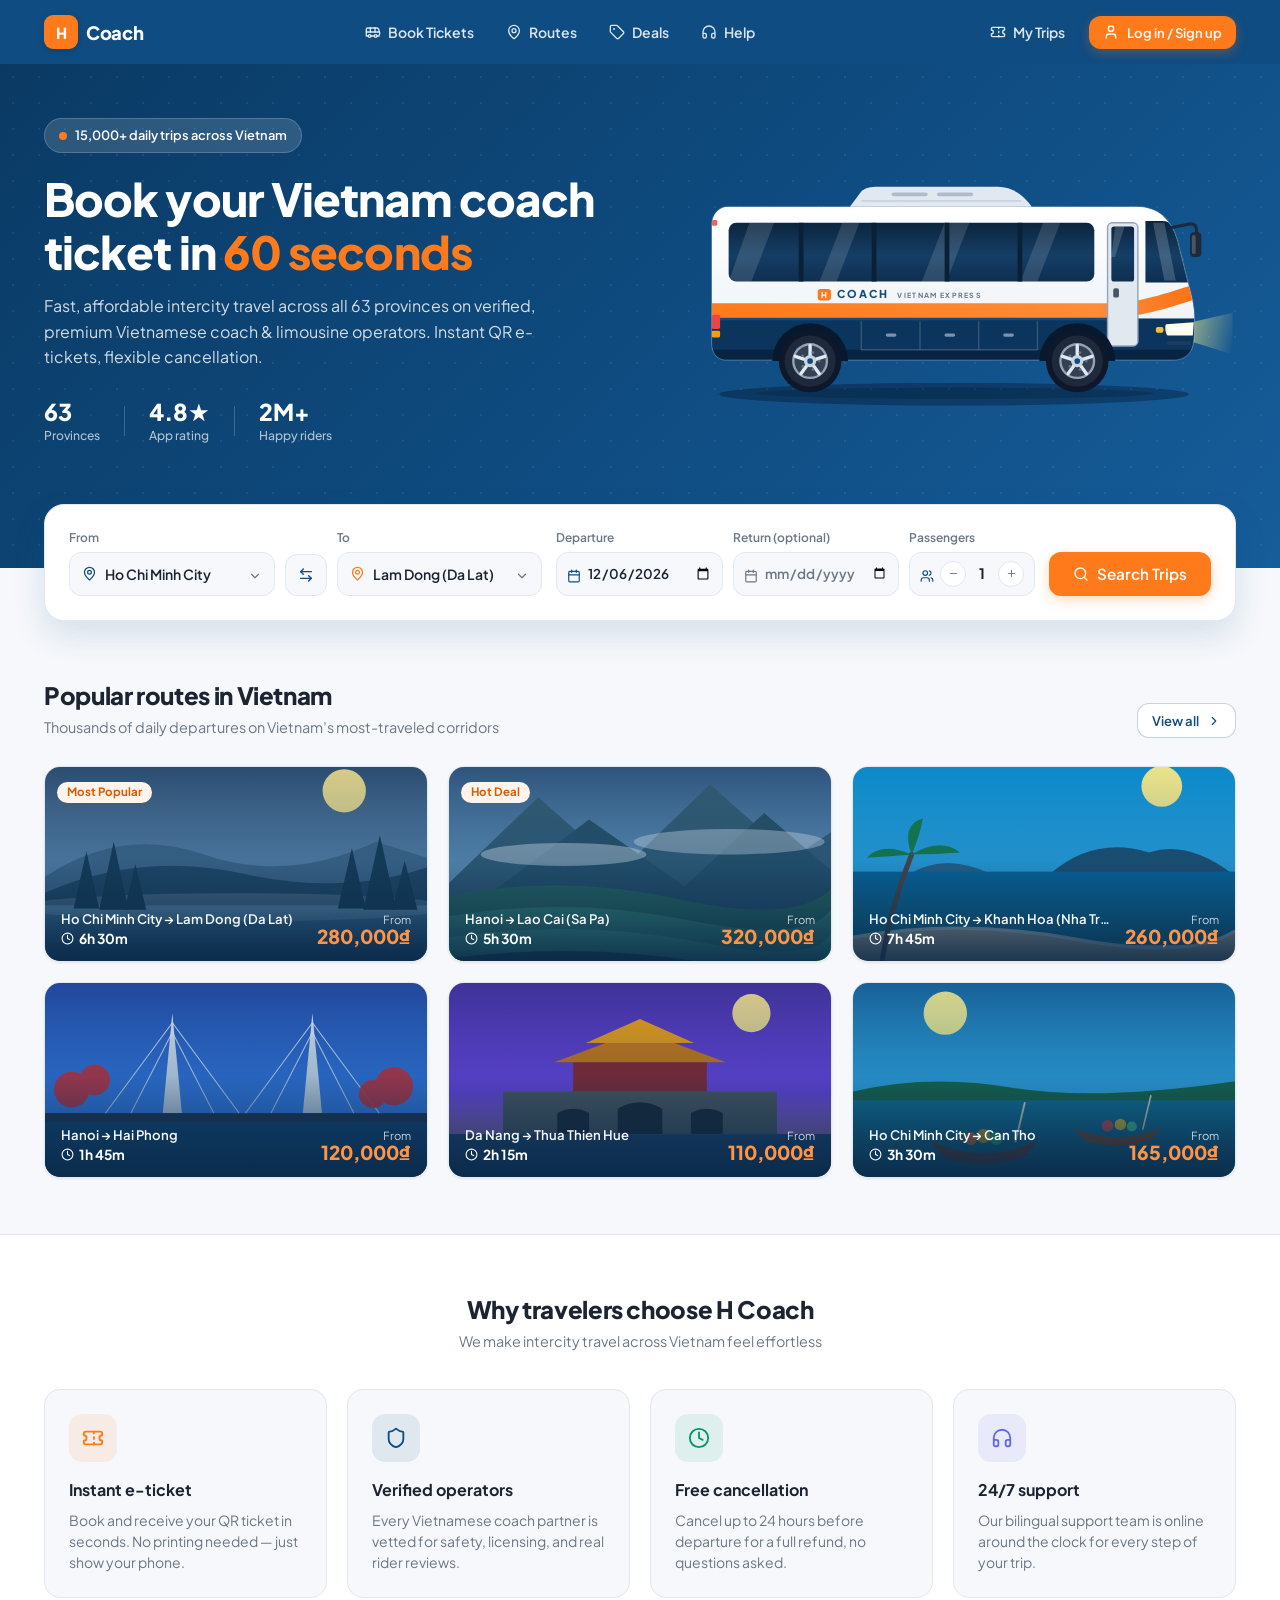
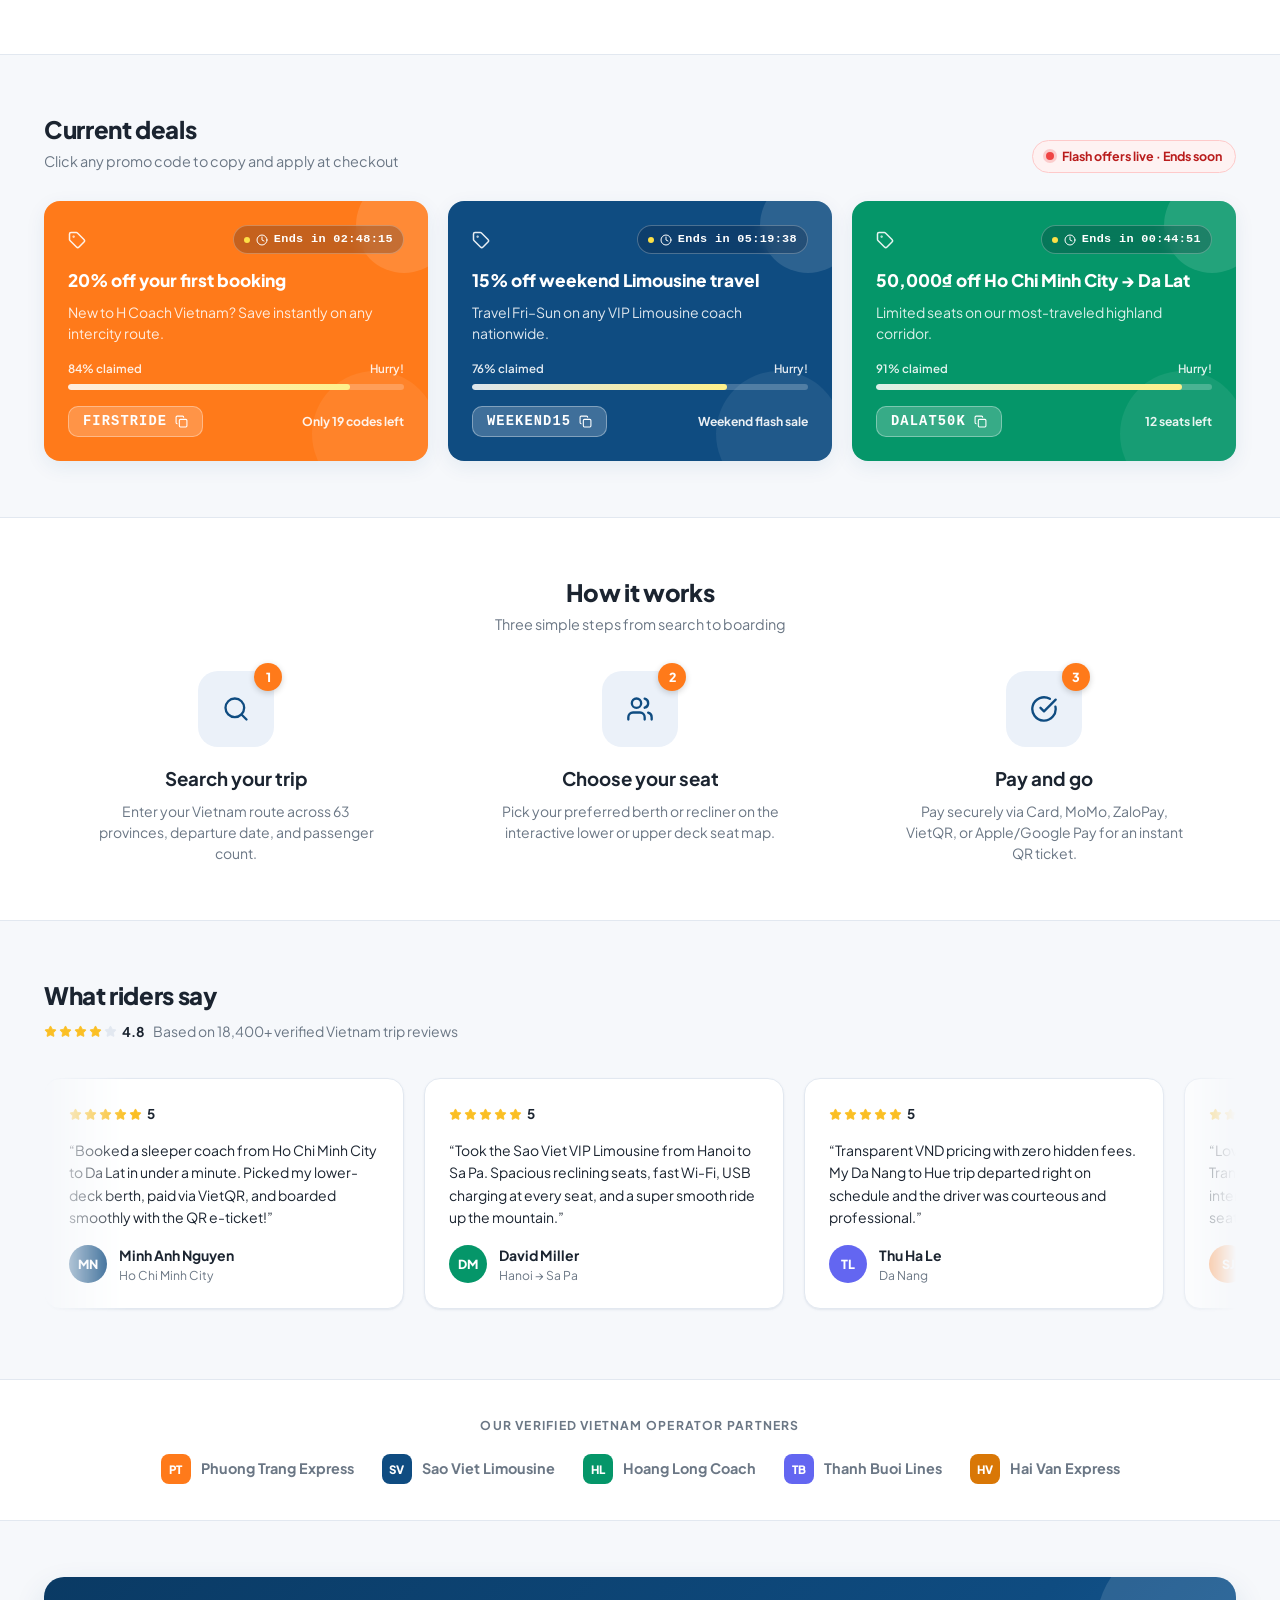
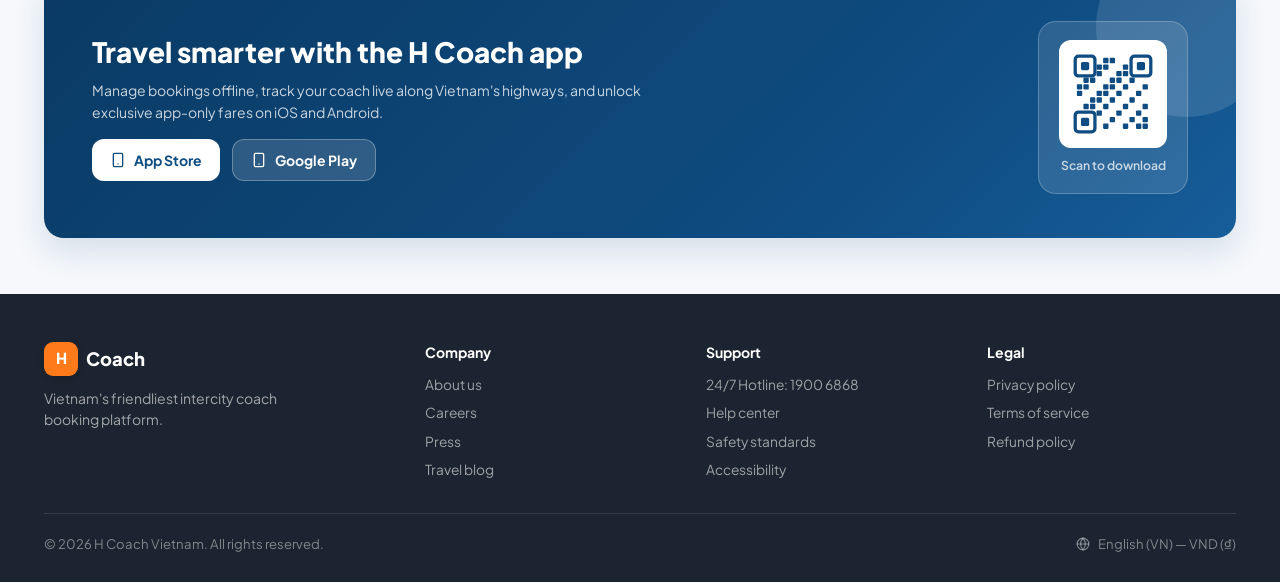
==== hcoach/index.html @ 196ad2fd "Frontend" ====
<!DOCTYPE html>
<html lang="en">
<head>
  <meta charset="UTF-8" />
  <meta name="viewport" content="width=device-width, initial-scale=1.0" />
  <title>H Coach Vietnam — Intercity Bus & Limousine Ticket Booking</title>
  <meta name="description" content="Book intercity bus and VIP limousine tickets across all 63 provinces of Vietnam with H Coach. Real-time seat maps, secure payments, and instant QR e-tickets." />

  <!-- Optional Google Font (gracefully falls back to system fonts offline) -->
  <link rel="preconnect" href="https://fonts.googleapis.com" />
  <link rel="preconnect" href="https://fonts.gstatic.com" crossorigin />
  <link href="https://fonts.googleapis.com/css2?family=Plus+Jakarta+Sans:wght@400;500;600;700;800&display=swap" rel="stylesheet" />

  <!-- CSS: nạp theo thứ tự, file sau có thể ghi đè file trước -->
  <link rel="stylesheet" href="css/01-base.css" />
  <link rel="stylesheet" href="css/02-components.css" />
  <link rel="stylesheet" href="css/03-header.css" />
  <link rel="stylesheet" href="css/04-hero-search.css" />
  <link rel="stylesheet" href="css/05-home-sections.css" />
  <link rel="stylesheet" href="css/06-search-results.css" />
  <link rel="stylesheet" href="css/07-seat-map.css" />
  <link rel="stylesheet" href="css/08-payment-modals.css" />
</head>
<body>
  <div id="app"></div>
  <div id="toast-container" aria-live="polite"></div>

  <!-- JS: script thường (không phải module), PHẢI giữ đúng thứ tự này -->
  <script src="js/data/01-provinces-stations.js"></script>
  <script src="js/data/02-routes-promos-reviews.js"></script>
  <script src="js/core/03-state.js"></script>
  <script src="js/core/04-icons-illustrations.js"></script>
  <script src="js/core/05-toast-clipboard.js"></script>
  <script src="js/core/06-trip-seat-generator.js"></script>
  <script src="js/components/07-header-stepper-auth.js"></script>
  <script src="js/components/08-city-picker.js"></script>
  <script src="js/screens/09-home.js"></script>
  <script src="js/screens/10-search-results.js"></script>
  <script src="js/screens/11-seat-selection.js"></script>
  <script src="js/screens/12-passenger-details.js"></script>
  <script src="js/screens/13-payment.js"></script>
  <script src="js/screens/14-confirmation.js"></script>
  <script src="js/screens/15-my-trips.js"></script>
  <script src="js/16-actions.js"></script>
  <script src="js/17-main.js"></script>
</body>
</html>
---- hcoach/css/01-base.css ----
/* =========================================================================
 * 1. DESIGN TOKENS & RESET
 * ========================================================================= */
:root {
  --navy: #0F4C81;
  --navy-dark: #0A3A64;
  --navy-soft: #EBF1F9;
  --orange: #FF7A1A;
  --orange-hover: #EA6A0E;
  --orange-soft: #FFF4EB;
  --bg: #F6F8FB;
  --card: #FFFFFF;
  --ink: #1B2430;
  --muted: #6B7785;
  --border: #E2E8F0;
  --success: #059669;
  --success-soft: #ECFDF5;
  --danger: #DC2626;
  --danger-soft: #FEF2F2;
  --radius-sm: 8px;
  --radius-md: 12px;
  --radius-lg: 16px;
  --radius-xl: 20px;
  --shadow-sm: 0 1px 3px rgba(15, 76, 129, 0.06), 0 1px 2px rgba(0, 0, 0, 0.04);
  --shadow-md: 0 6px 20px rgba(15, 76, 129, 0.08);
  --shadow-lg: 0 14px 32px rgba(15, 76, 129, 0.14);
  --font-sans: 'Plus Jakarta Sans', -apple-system, BlinkMacSystemFont, 'Segoe UI', Roboto, Helvetica, Arial, sans-serif;
}

*, *::before, *::after {
  box-sizing: border-box;
  margin: 0;
  padding: 0;
}

html {
  scroll-behavior: smooth;
  font-size: 16px;
  -webkit-tap-highlight-color: transparent;
}

body {
  font-family: var(--font-sans);
  background-color: var(--bg);
  color: var(--ink);
  line-height: 1.5;
  min-height: 100vh;
  overflow-x: hidden;
}

button, input, select {
  font-family: inherit;
  font-size: inherit;
  color: inherit;
}

button {
  cursor: pointer;
  border: none;
  background: transparent;
}

a {
  color: inherit;
  text-decoration: none;
}

svg {
  display: inline-block;
  vertical-align: middle;
  flex-shrink: 0;
}
---- hcoach/css/02-components.css ----
/* =========================================================================
 * 2. LAYOUT & COMMON COMPONENTS
 * ========================================================================= */
#app {
  min-height: 100vh;
  display: flex;
  flex-direction: column;
}

main {
  flex: 1;
}

.container {
  width: 100%;
  max-width: 1240px;
  margin: 0 auto;
  padding: 0 16px;
}

.container-md {
  width: 100%;
  max-width: 820px;
  margin: 0 auto;
  padding: 0 16px;
}

@media (min-width: 640px) {
  .container, .container-md { padding: 0 24px; }
}

.card {
  background: var(--card);
  border: 1px solid var(--border);
  border-radius: var(--radius-lg);
  box-shadow: var(--shadow-sm);
}

/* Buttons */
.btn {
  display: inline-flex;
  align-items: center;
  justify-content: center;
  gap: 8px;
  font-weight: 600;
  font-size: 0.875rem;
  padding: 10px 18px;
  border-radius: var(--radius-md);
  transition: all 0.18s ease;
  white-space: nowrap;
  user-select: none;
}

.btn:active:not(:disabled) {
  transform: scale(0.98);
}

.btn:disabled {
  opacity: 0.5;
  cursor: not-allowed;
  pointer-events: none;
}

.btn-lg {
  padding: 13px 24px;
  font-size: 0.95rem;
}

.btn-sm {
  padding: 8px 14px;
  font-size: 0.82rem;
}

.btn-full {
  width: 100%;
}

.btn-primary {
  background: var(--orange);
  color: #fff;
  box-shadow: 0 4px 12px rgba(255, 122, 26, 0.28);
}

.btn-primary:hover { background: var(--orange-hover); }

.btn-navy {
  background: var(--navy);
  color: #fff;
}

.btn-navy:hover { background: var(--navy-dark); }

.btn-outline {
  border: 1px solid rgba(15, 76, 129, 0.25);
  color: var(--navy);
  background: #fff;
}

.btn-outline:hover { background: var(--navy-soft); }

.btn-danger {
  background: var(--danger);
  color: #fff;
}

.btn-danger:hover { background: #B91C1C; }

/* Badges */
.badge {
  display: inline-flex;
  align-items: center;
  padding: 3px 10px;
  border-radius: 999px;
  font-size: 0.72rem;
  font-weight: 700;
  line-height: 1.3;
}

.badge-orange { background: var(--orange-soft); color: #D95B00; }
.badge-navy { background: var(--navy-soft); color: var(--navy); }
.badge-green { background: var(--success-soft); color: var(--success); }
.badge-gray { background: #F1F5F9; color: var(--muted); }
.badge-red { background: var(--danger-soft); color: var(--danger); }

/* Form Controls */
.field-label {
  display: block;
  font-size: 0.8rem;
  font-weight: 600;
  color: var(--ink);
  margin-bottom: 6px;
}

.field-label-muted {
  display: block;
  font-size: 0.75rem;
  font-weight: 600;
  color: var(--muted);
  margin-bottom: 5px;
}

.input-wrap {
  position: relative;
  display: flex;
  align-items: center;
}

.input-icon {
  position: absolute;
  left: 12px;
  color: var(--muted);
  pointer-events: none;
  display: flex;
}

.input {
  width: 100%;
  padding: 11px 14px;
  border-radius: var(--radius-md);
  border: 1px solid var(--border);
  background: var(--bg);
  font-size: 0.875rem;
  color: var(--ink);
  outline: none;
  transition: border-color 0.15s, box-shadow 0.15s, background 0.15s;
}

.input-with-icon {
  padding-left: 38px;
}

.input:focus {
  border-color: var(--navy);
  background: #fff;
  box-shadow: 0 0 0 3px rgba(15, 76, 129, 0.14);
}

.input:disabled {
  opacity: 0.65;
  cursor: not-allowed;
}
---- hcoach/css/03-header.css ----
/* =========================================================================
 * 3. HEADER & NAVIGATION
 * ========================================================================= */
.header {
  position: sticky;
  top: 0;
  z-index: 60;
  transition: background 0.25s, box-shadow 0.25s;
}

.header-navy {
  background: var(--navy);
  color: #fff;
}

.header-white {
  background: #fff;
  color: var(--ink);
  border-bottom: 1px solid var(--border);
  box-shadow: var(--shadow-sm);
}

.header-inner {
  height: 64px;
  display: flex;
  align-items: center;
  justify-content: space-between;
  gap: 16px;
}

.brand-btn {
  display: flex;
  align-items: center;
  gap: 8px;
}

.brand-badge {
  width: 34px;
  height: 34px;
  border-radius: 9px;
  background: var(--orange);
  color: #fff;
  font-weight: 900;
  font-size: 0.95rem;
  display: flex;
  align-items: center;
  justify-content: center;
  box-shadow: 0 2px 6px rgba(0, 0, 0, 0.15);
}

.brand-text {
  font-size: 1.15rem;
  font-weight: 800;
  letter-spacing: -0.02em;
}

.header-white .brand-text { color: var(--navy); }
.header-navy .brand-text { color: #fff; }

.nav-links {
  display: none;
  align-items: center;
  gap: 4px;
}

.nav-actions {
  display: none;
  align-items: center;
  gap: 10px;
}

.nav-link {
  padding: 8px 14px;
  border-radius: 10px;
  font-size: 0.875rem;
  font-weight: 600;
  transition: background 0.15s, color 0.15s;
  display: inline-flex;
  align-items: center;
  gap: 7px;
}

.header-navy .nav-link { color: rgba(255, 255, 255, 0.85); }
.header-navy .nav-link:hover { color: #fff; background: rgba(255, 255, 255, 0.12); }

.header-white .nav-link { color: var(--muted); }
.header-white .nav-link:hover { color: var(--navy); background: var(--navy-soft); }

.mobile-menu-btn {
  display: inline-flex;
  padding: 8px;
  border-radius: 10px;
}

.header-navy .mobile-menu-btn { color: #fff; }
.header-white .mobile-menu-btn { color: var(--ink); }

.mobile-drawer {
  background: #fff;
  color: var(--ink);
  border-top: 1px solid var(--border);
  padding: 12px 16px 20px;
  box-shadow: var(--shadow-lg);
  display: flex;
  flex-direction: column;
  gap: 4px;
}

.mobile-drawer-link {
  text-align: left;
  padding: 12px 14px;
  border-radius: 10px;
  font-weight: 600;
  font-size: 0.9rem;
  color: var(--ink);
  display: flex;
  align-items: center;
  gap: 8px;
}

.mobile-drawer-link:hover { background: var(--bg); }

@media (min-width: 768px) {
  .nav-links, .nav-actions { display: flex; }
  .mobile-menu-btn, .mobile-drawer { display: none !important; }
}
---- hcoach/css/04-hero-search.css ----
/* =========================================================================
 * 4. HERO & FLOATING SEARCH CARD (HOME)
 * ========================================================================= */
.hero {
  background: linear-gradient(135deg, #0A3A64 0%, #0F4C81 55%, #165D9A 100%);
  color: #fff;
  position: relative;
  overflow: hidden;
  padding: 44px 0 110px;
}

.hero::before {
  content: '';
  position: absolute;
  inset: 0;
  background-image: radial-gradient(rgba(255, 255, 255, 0.08) 1px, transparent 1px);
  background-size: 26px 26px;
  pointer-events: none;
}

.hero-grid {
  position: relative;
  display: grid;
  grid-template-columns: 1fr;
  gap: 32px;
  align-items: center;
}

@media (min-width: 1024px) {
  .hero { padding: 54px 0 124px; }
  .hero-grid { grid-template-columns: 1.02fr 0.98fr; }
}

.hero-pill {
  display: inline-flex;
  align-items: center;
  gap: 8px;
  background: rgba(255, 255, 255, 0.14);
  border: 1px solid rgba(255, 255, 255, 0.18);
  padding: 7px 14px;
  border-radius: 999px;
  font-size: 0.8rem;
  font-weight: 600;
  margin-bottom: 20px;
}

.pulse-dot {
  width: 8px;
  height: 8px;
  border-radius: 50%;
  background: var(--orange);
  animation: pulseAnim 1.8s infinite;
}

.hero-title {
  font-size: 2.15rem;
  font-weight: 800;
  line-height: 1.16;
  margin-bottom: 14px;
  letter-spacing: -0.02em;
}

@media (min-width: 640px) {
  .hero-title { font-size: 2.85rem; }
}

.hero-desc {
  font-size: 1rem;
  color: rgba(255, 255, 255, 0.82);
  max-width: 540px;
  margin-bottom: 28px;
  line-height: 1.6;
}

.hero-stats {
  display: flex;
  align-items: center;
  gap: 24px;
  flex-wrap: wrap;
}

.hero-stat-val {
  font-size: 1.45rem;
  font-weight: 800;
  line-height: 1.2;
}

.hero-stat-lbl {
  font-size: 0.76rem;
  color: rgba(255, 255, 255, 0.68);
  font-weight: 500;
}

.hero-stat-div {
  width: 1px;
  height: 30px;
  background: rgba(255, 255, 255, 0.2);
}

.hero-art {
  display: none;
}

@media (min-width: 1024px) {
  .hero-art { display: block; }
}

/* Search Card */
.search-float-wrap {
  position: relative;
  z-index: 40;
  margin-top: -64px;
}

.search-card {
  background: #fff;
  border: 1px solid var(--border);
  border-radius: var(--radius-xl);
  box-shadow: var(--shadow-lg);
  padding: 20px;
}

.search-row {
  display: flex;
  flex-direction: column;
  gap: 14px;
}

@media (min-width: 1024px) {
  .search-card { padding: 24px; }
  .search-row {
    flex-direction: row;
    align-items: flex-end;
  }
}

.search-cities {
  display: flex;
  flex-direction: column;
  gap: 10px;
  flex: 1.35;
}

@media (min-width: 640px) {
  .search-cities {
    flex-direction: row;
    align-items: flex-end;
  }
}

.swap-btn {
  width: 42px;
  height: 42px;
  border-radius: 12px;
  border: 1px solid var(--border);
  background: var(--bg);
  color: var(--navy);
  display: inline-flex;
  align-items: center;
  justify-content: center;
  transition: all 0.15s;
  align-self: center;
  flex-shrink: 0;
}

.swap-btn:hover { background: var(--navy-soft); border-color: rgba(15, 76, 129, 0.3); }

@media (min-width: 640px) {
  .swap-btn { align-self: flex-end; }
}

.search-meta-grid {
  display: grid;
  grid-template-columns: 1fr 1fr;
  gap: 10px;
  flex: 1.1;
}

@media (min-width: 640px) {
  .search-meta-grid {
    grid-template-columns: 1fr 1fr 0.9fr;
  }
}

.pax-col {
  grid-column: span 2;
}

@media (min-width: 640px) {
  .pax-col { grid-column: span 1; }
}

.search-box-btn {
  width: 100%;
  height: 44px;
  padding: 0 12px;
  border-radius: var(--radius-md);
  border: 1px solid var(--border);
  background: var(--bg);
  display: flex;
  align-items: center;
  justify-content: space-between;
  gap: 8px;
  text-align: left;
  transition: border-color 0.15s;
}

.search-box-btn:hover { border-color: rgba(15, 76, 129, 0.45); }

.search-box-val {
  font-size: 0.875rem;
  font-weight: 600;
  color: var(--ink);
  overflow: hidden;
  text-overflow: ellipsis;
  white-space: nowrap;
}

.date-input-box {
  height: 44px;
  padding: 0 10px;
  border-radius: var(--radius-md);
  border: 1px solid var(--border);
  background: var(--bg);
  display: flex;
  align-items: center;
  gap: 6px;
}

.date-input-box input {
  width: 100%;
  min-width: 0;
  border: none;
  background: transparent;
  font-size: 0.84rem;
  font-weight: 600;
  outline: none;
}

.pax-box {
  height: 44px;
  padding: 0 10px;
  border-radius: var(--radius-md);
  border: 1px solid var(--border);
  background: var(--bg);
  display: flex;
  align-items: center;
  justify-content: space-between;
  gap: 6px;
}

.pax-step-btn {
  width: 26px;
  height: 26px;
  border-radius: 50%;
  border: 1px solid var(--border);
  background: #fff;
  color: var(--muted);
  display: inline-flex;
  align-items: center;
  justify-content: center;
}

.pax-step-btn:hover { background: var(--navy-soft); color: var(--navy); }

/* City Dropdown */
.city-picker {
  position: relative;
  flex: 1;
  min-width: 0;
}

.city-dropdown {
  position: absolute;
  top: calc(100% + 8px);
  left: 0;
  width: 100%;
  min-width: 270px;
  max-width: 340px;
  background: #fff;
  border: 1px solid var(--border);
  border-radius: var(--radius-lg);
  box-shadow: var(--shadow-lg);
  z-index: 80;
  overflow: hidden;
  animation: fadeSlide 0.16s ease;
}

.city-dropdown-search {
  padding: 10px;
  border-bottom: 1px solid var(--border);
  background: #fff;
}

.city-dropdown-list {
  max-height: 260px;
  overflow-y: auto;
}

.city-group-hdr {
  padding: 7px 14px;
  font-size: 0.7rem;
  font-weight: 700;
  text-transform: uppercase;
  letter-spacing: 0.05em;
  color: var(--muted);
  background: var(--bg);
  position: sticky;
  top: 0;
}

.city-opt {
  width: 100%;
  text-align: left;
  padding: 10px 14px;
  font-size: 0.87rem;
  display: flex;
  align-items: center;
  justify-content: space-between;
  gap: 8px;
  border-bottom: 1px solid #F8FAFC;
  transition: background 0.12s;
}

.city-opt:hover { background: var(--bg); }
.city-opt.active { background: var(--navy-soft); color: var(--navy); font-weight: 700; }
---- hcoach/css/05-home-sections.css ----
/* =========================================================================
 * 5. HOME SECTIONS
 * ========================================================================= */
.section {
  padding: 56px 0;
}

.section-white {
  background: #fff;
  border-top: 1px solid var(--border);
  border-bottom: 1px solid var(--border);
}

.section-hdr {
  display: flex;
  flex-wrap: wrap;
  align-items: flex-end;
  justify-content: space-between;
  gap: 12px;
  margin-bottom: 28px;
}

.section-title {
  font-size: 1.5rem;
  font-weight: 800;
  color: var(--ink);
  letter-spacing: -0.015em;
}

.section-sub {
  font-size: 0.9rem;
  color: var(--muted);
  margin-top: 4px;
}

.grid-3 {
  display: grid;
  grid-template-columns: 1fr;
  gap: 20px;
}

.grid-4 {
  display: grid;
  grid-template-columns: 1fr;
  gap: 20px;
}

@media (min-width: 640px) {
  .grid-3 { grid-template-columns: repeat(2, 1fr); }
  .grid-4 { grid-template-columns: repeat(2, 1fr); }
}

@media (min-width: 1024px) {
  .grid-3 { grid-template-columns: repeat(3, 1fr); }
  .grid-4 { grid-template-columns: repeat(4, 1fr); }
}

/* Popular Route Cards */
.route-card {
  position: relative;
  height: 196px;
  border-radius: var(--radius-lg);
  overflow: hidden;
  border: 1px solid var(--border);
  box-shadow: var(--shadow-sm);
  text-align: left;
  width: 100%;
  display: block;
  transition: transform 0.22s ease, box-shadow 0.22s ease;
}

.route-card:hover {
  transform: translateY(-4px);
  box-shadow: var(--shadow-lg);
}

.route-bg-svg, .route-bg-img-wrap {
  position: absolute;
  inset: 0;
  width: 100%;
  height: 100%;
}

.route-bg-svg svg, .route-bg-img {
  width: 100%;
  height: 100%;
  object-fit: cover;
  transition: transform 0.5s ease, opacity 0.45s ease;
}

.route-card:hover .route-bg-svg svg,
.route-card:hover .route-bg-img {
  transform: scale(1.06);
}

.route-bg-img { opacity: 0; }
.route-bg-img.loaded { opacity: 1; }

.route-overlay {
  position: absolute;
  inset: 0;
  background: linear-gradient(180deg, rgba(15, 76, 129, 0.08) 0%, rgba(15, 76, 129, 0.32) 48%, rgba(10, 42, 74, 0.92) 100%);
}

.route-tag {
  position: absolute;
  top: 12px;
  left: 12px;
  z-index: 2;
}

.route-info {
  position: absolute;
  left: 16px;
  right: 16px;
  bottom: 14px;
  z-index: 2;
  display: flex;
  align-items: flex-end;
  justify-content: space-between;
  gap: 10px;
}

.route-name {
  color: rgba(255, 255, 255, 0.96);
  font-size: 0.82rem;
  font-weight: 600;
  margin-bottom: 3px;
}

.route-dur {
  color: #fff;
  font-size: 0.86rem;
  font-weight: 700;
  display: flex;
  align-items: center;
  gap: 5px;
}

.route-price-lbl {
  color: rgba(255, 255, 255, 0.78);
  font-size: 0.7rem;
  text-align: right;
}

.route-price {
  color: #FF9447;
  font-size: 1.2rem;
  font-weight: 800;
  line-height: 1.1;
  text-align: right;
}

/* Feature Cards */
.feature-card {
  background: var(--bg);
  border: 1px solid var(--border);
  border-radius: var(--radius-lg);
  padding: 24px;
}

.feature-icon {
  width: 48px;
  height: 48px;
  border-radius: 13px;
  display: flex;
  align-items: center;
  justify-content: center;
  margin-bottom: 16px;
}

/* Promo Cards */
.promo-card {
  border-radius: var(--radius-lg);
  padding: 24px;
  color: #fff;
  position: relative;
  overflow: hidden;
  box-shadow: var(--shadow-md);
}

.promo-circle-1 {
  position: absolute;
  right: -24px;
  top: -24px;
  width: 96px;
  height: 96px;
  border-radius: 50%;
  background: rgba(255, 255, 255, 0.12);
}

.promo-circle-2 {
  position: absolute;
  right: -10px;
  bottom: -36px;
  width: 126px;
  height: 126px;
  border-radius: 50%;
  background: rgba(255, 255, 255, 0.07);
}

.promo-code-btn {
  display: inline-flex;
  align-items: center;
  gap: 8px;
  padding: 7px 14px;
  border-radius: 10px;
  background: rgba(255, 255, 255, 0.2);
  border: 1px solid rgba(255, 255, 255, 0.35);
  color: #fff;
  font-family: ui-monospace, SFMono-Regular, Menlo, monospace;
  font-weight: 700;
  font-size: 0.86rem;
  letter-spacing: 0.08em;
  transition: background 0.15s;
}

.promo-code-btn:hover { background: rgba(255, 255, 255, 0.3); }

/* FOMO Deal Timers & Claimed Progress Bars */
.deals-live-pill {
  display: inline-flex;
  align-items: center;
  gap: 8px;
  padding: 6px 13px;
  border-radius: 999px;
  background: var(--danger-soft);
  border: 1px solid #FECACA;
  color: #B91C1C;
  font-size: 0.78rem;
  font-weight: 700;
}

.deals-live-dot {
  width: 8px;
  height: 8px;
  border-radius: 50%;
  background: #EF4444;
  box-shadow: 0 0 0 3px rgba(239, 68, 68, 0.22);
  animation: pulseAnim 1.4s infinite;
}

.deal-top-row {
  display: flex;
  align-items: center;
  justify-content: space-between;
  gap: 8px;
  margin-bottom: 14px;
}

.deal-timer-pill {
  display: inline-flex;
  align-items: center;
  gap: 6px;
  padding: 5px 10px;
  border-radius: 999px;
  background: rgba(15, 23, 42, 0.24);
  backdrop-filter: blur(6px);
  -webkit-backdrop-filter: blur(6px);
  border: 1px solid rgba(255, 255, 255, 0.26);
  font-size: 0.74rem;
  font-weight: 700;
  color: #fff;
  white-space: nowrap;
}

.deal-timer-dot {
  width: 6px;
  height: 6px;
  border-radius: 50%;
  background: #FDE047;
  animation: pulseAnim 1.2s infinite;
}

.deal-timer {
  font-family: ui-monospace, SFMono-Regular, Menlo, Consolas, monospace;
  font-variant-numeric: tabular-nums;
  letter-spacing: 0.03em;
}

.deal-progress-wrap {
  margin-bottom: 16px;
}

.deal-progress-meta {
  display: flex;
  align-items: center;
  justify-content: space-between;
  font-size: 0.72rem;
  font-weight: 600;
  color: rgba(255, 255, 255, 0.88);
  margin-bottom: 6px;
}

.deal-progress-bar {
  width: 100%;
  height: 6px;
  border-radius: 999px;
  background: rgba(255, 255, 255, 0.22);
  overflow: hidden;
}

.deal-progress-fill {
  height: 100%;
  border-radius: 999px;
  background: linear-gradient(90deg, rgba(255, 255, 255, 0.82), #FEF08A);
}

/* Testimonial Infinite Marquee (Right to Left) */
.testimonial-marquee {
  position: relative;
  overflow: hidden;
  padding: 8px 0 14px;
  -webkit-mask-image: linear-gradient(to right, transparent 0%, #000 7%, #000 93%, transparent 100%);
  mask-image: linear-gradient(to right, transparent 0%, #000 7%, #000 93%, transparent 100%);
}

.testimonial-track {
  display: flex;
  width: max-content;
  will-change: transform;
  animation: marquee 36s linear infinite;
}

.testimonial-marquee:hover .testimonial-track {
  animation-play-state: paused;
}

.testimonial-item {
  width: min(360px, 82vw);
  flex-shrink: 0;
  margin-right: 20px;
  display: flex;
  flex-direction: column;
  justify-content: space-between;
  transition: transform 0.2s ease, box-shadow 0.2s ease;
}

.testimonial-item:hover {
  transform: translateY(-2px);
  box-shadow: var(--shadow-md);
}

@keyframes marquee {
  0% { transform: translate3d(0, 0, 0); }
  100% { transform: translate3d(-50%, 0, 0); }
}

/* Custom Smooth Price Range Slider */
.price-slider {
  -webkit-appearance: none;
  appearance: none;
  width: 100%;
  height: 6px;
  border-radius: 999px;
  outline: none;
  cursor: pointer;
  touch-action: none;
  background: linear-gradient(
    to right,
    var(--navy) 0%,
    var(--navy) var(--val, 100%),
    #E2E8F0 var(--val, 100%),
    #E2E8F0 100%
  );
}

.price-slider::-webkit-slider-thumb {
  -webkit-appearance: none;
  appearance: none;
  width: 20px;
  height: 20px;
  border-radius: 50%;
  background: #fff;
  border: 3px solid var(--navy);
  box-shadow: 0 2px 6px rgba(15, 76, 129, 0.28);
  cursor: grab;
  transition: transform 0.15s ease, box-shadow 0.15s ease;
}

.price-slider::-webkit-slider-thumb:hover {
  transform: scale(1.14);
  box-shadow: 0 3px 10px rgba(15, 76, 129, 0.36);
}

.price-slider::-webkit-slider-thumb:active {
  cursor: grabbing;
  transform: scale(1.2);
  background: var(--navy);
}

.price-slider::-moz-range-thumb {
  width: 20px;
  height: 20px;
  border-radius: 50%;
  background: #fff;
  border: 3px solid var(--navy);
  box-shadow: 0 2px 6px rgba(15, 76, 129, 0.28);
  cursor: grab;
  transition: transform 0.15s ease, box-shadow 0.15s ease;
}

.price-slider::-moz-range-thumb:hover {
  transform: scale(1.14);
}

.price-slider::-moz-range-thumb:active {
  cursor: grabbing;
  transform: scale(1.2);
  background: var(--navy);
}

/* Steps */
.step-box {
  display: flex;
  flex-direction: column;
  align-items: center;
  text-align: center;
}

.step-icon-wrap {
  position: relative;
  width: 76px;
  height: 76px;
  border-radius: 20px;
  background: var(--navy-soft);
  color: var(--navy);
  display: flex;
  align-items: center;
  justify-content: center;
  margin-bottom: 18px;
}

.step-num {
  position: absolute;
  top: -8px;
  right: -8px;
  width: 28px;
  height: 28px;
  border-radius: 50%;
  background: var(--orange);
  color: #fff;
  font-size: 0.78rem;
  font-weight: 800;
  display: flex;
  align-items: center;
  justify-content: center;
  box-shadow: 0 2px 6px rgba(0, 0, 0, 0.18);
}

/* Partners Strip */
.partners-strip {
  background: #fff;
  border-top: 1px solid var(--border);
  border-bottom: 1px solid var(--border);
  padding: 36px 0;
}

.partners-list {
  display: flex;
  flex-wrap: wrap;
  align-items: center;
  justify-content: center;
  gap: 28px;
}

.partner-pill {
  display: inline-flex;
  align-items: center;
  gap: 10px;
  font-weight: 700;
  font-size: 0.9rem;
  color: var(--muted);
}

.partner-badge {
  width: 30px;
  height: 30px;
  border-radius: 8px;
  color: #fff;
  font-size: 0.72rem;
  font-weight: 900;
  display: flex;
  align-items: center;
  justify-content: center;
}

/* App Download Banner */
.app-banner {
  background: linear-gradient(135deg, #0A3A64 0%, #0F4C81 70%, #165D9A 100%);
  border-radius: var(--radius-xl);
  padding: 32px;
  color: #fff;
  display: flex;
  flex-direction: column;
  align-items: center;
  justify-content: space-between;
  gap: 28px;
  position: relative;
  overflow: hidden;
  box-shadow: var(--shadow-lg);
}

@media (min-width: 900px) {
  .app-banner {
    flex-direction: row;
    padding: 44px 48px;
  }
}

.app-store-btn {
  display: inline-flex;
  align-items: center;
  gap: 8px;
  padding: 11px 18px;
  border-radius: 12px;
  font-size: 0.875rem;
  font-weight: 700;
  transition: all 0.15s;
}

/* Footer */
.footer {
  background: var(--ink);
  color: #fff;
  padding: 48px 0 28px;
}

.footer-grid {
  display: grid;
  grid-template-columns: repeat(2, 1fr);
  gap: 32px;
  margin-bottom: 32px;
}

@media (min-width: 768px) {
  .footer-grid { grid-template-columns: 1.4fr 1fr 1fr 1fr; }
}

.footer-col-full { grid-column: span 2; }
@media (min-width: 768px) { .footer-col-full { grid-column: span 1; } }

.footer-links {
  list-style: none;
  display: flex;
  flex-direction: column;
  gap: 8px;
  font-size: 0.86rem;
  color: rgba(255, 255, 255, 0.58);
}

.footer-links a:hover { color: #fff; }
---- hcoach/css/06-search-results.css ----
/* =========================================================================
 * 6. SEARCH RESULTS SCREEN
 * ========================================================================= */
.sub-bar {
  position: sticky;
  top: 64px;
  z-index: 35;
  background: #fff;
  border-bottom: 1px solid var(--border);
  padding: 12px 0;
}

.sub-bar-inner {
  display: flex;
  flex-wrap: wrap;
  align-items: center;
  gap: 10px;
}

.search-layout {
  display: flex;
  gap: 24px;
  padding: 28px 0 48px;
}

.filter-sidebar {
  display: none;
  width: 265px;
  flex-shrink: 0;
}

@media (min-width: 900px) {
  .filter-sidebar { display: block; }
}

.mobile-filter-btn {
  display: inline-flex;
}

@media (min-width: 900px) {
  .mobile-filter-btn { display: none; }
}

.results-col {
  flex: 1;
  min-width: 0;
  display: flex;
  flex-direction: column;
  gap: 16px;
}

.sort-bar {
  display: flex;
  flex-wrap: wrap;
  gap: 8px;
}

.sort-pill {
  padding: 8px 16px;
  border-radius: 999px;
  font-size: 0.84rem;
  font-weight: 600;
  background: #fff;
  border: 1px solid var(--border);
  color: var(--muted);
  transition: all 0.15s;
}

.sort-pill.active {
  background: var(--navy);
  border-color: var(--navy);
  color: #fff;
}

.trip-card-top {
  display: flex;
  flex-direction: column;
  gap: 16px;
}

@media (min-width: 680px) {
  .trip-card-top {
    flex-direction: row;
    align-items: center;
  }
}

.check-row {
  display: flex;
  align-items: center;
  gap: 10px;
  cursor: pointer;
  font-size: 0.87rem;
  user-select: none;
}

.check-box {
  width: 18px;
  height: 18px;
  border-radius: 5px;
  border: 2px solid #CBD5E1;
  background: #fff;
  display: flex;
  align-items: center;
  justify-content: center;
  flex-shrink: 0;
  transition: all 0.15s;
}

.check-box.checked {
  background: var(--navy);
  border-color: var(--navy);
  color: #fff;
}
---- hcoach/css/07-seat-map.css ----
/* =========================================================================
 * 7. STEPPER & SEAT MAP
 * ========================================================================= */
.stepper {
  display: flex;
  align-items: center;
  width: 100%;
  max-width: 560px;
}

.step-item {
  display: flex;
  align-items: center;
}

.step-item.grow { flex: 1; }

.step-circle {
  width: 30px;
  height: 30px;
  border-radius: 50%;
  display: flex;
  align-items: center;
  justify-content: center;
  font-size: 0.8rem;
  font-weight: 700;
  flex-shrink: 0;
  background: #F1F5F9;
  color: var(--muted);
}

.step-circle.done { background: var(--success); color: #fff; }
.step-circle.active { background: var(--navy); color: #fff; }

.step-label {
  display: none;
  margin-left: 8px;
  font-size: 0.78rem;
  font-weight: 700;
  white-space: nowrap;
  color: var(--muted);
}

@media (min-width: 560px) { .step-label { display: inline; } }
.step-label.done { color: var(--success); }
.step-label.active { color: var(--navy); }

.step-line {
  flex: 1;
  height: 2px;
  margin: 0 8px;
  background: var(--border);
  border-radius: 2px;
}

.step-line.done { background: var(--success); }

.seat-layout {
  display: flex;
  flex-direction: column;
  gap: 24px;
  padding: 28px 0 96px;
}

@media (min-width: 960px) {
  .seat-layout {
    flex-direction: row;
    align-items: flex-start;
    padding-bottom: 48px;
  }
}

.seat-summary-col {
  width: 100%;
}

@media (min-width: 960px) {
  .seat-summary-col {
    width: 330px;
    flex-shrink: 0;
    position: sticky;
    top: 88px;
  }
}

.deck-tabs {
  display: inline-flex;
  background: var(--bg);
  padding: 4px;
  border-radius: 12px;
  border: 1px solid var(--border);
}

.deck-tab {
  padding: 7px 16px;
  border-radius: 9px;
  font-size: 0.84rem;
  font-weight: 600;
  color: var(--muted);
}

.deck-tab.active {
  background: #fff;
  color: var(--navy);
  box-shadow: var(--shadow-sm);
}

.seat-btn {
  width: 40px;
  height: 40px;
  border-radius: 10px;
  font-size: 0.78rem;
  font-weight: 700;
  border: 1px solid var(--border);
  background: #fff;
  color: var(--ink);
  transition: all 0.14s;
}

.seat-btn:hover:not(:disabled) {
  border-color: var(--navy);
  color: var(--navy);
}

.seat-btn.legroom {
  border: 2px solid var(--success);
  color: var(--success);
}

.seat-btn.legroom:hover:not(:disabled) {
  background: var(--success-soft);
}

.seat-btn.selected {
  background: var(--navy);
  border-color: var(--navy);
  color: #fff;
  transform: scale(1.06);
  box-shadow: 0 4px 10px rgba(15, 76, 129, 0.28);
}

.seat-btn.booked {
  background: #F1F5F9;
  border-color: #E2E8F0;
  color: #CBD5E1;
  cursor: not-allowed;
}

.mobile-sticky-bar {
  position: fixed;
  bottom: 0;
  left: 0;
  right: 0;
  z-index: 50;
  background: #fff;
  border-top: 1px solid var(--border);
  padding: 12px 16px;
  display: flex;
  align-items: center;
  gap: 14px;
  box-shadow: 0 -4px 16px rgba(0, 0, 0, 0.06);
}

@media (min-width: 960px) {
  .mobile-sticky-bar { display: none; }
}
---- hcoach/css/08-payment-modals.css ----
/* =========================================================================
 * 8. PAYMENT, CONFIRMATION & MODALS
 * ========================================================================= */
.pay-method-grid {
  display: grid;
  grid-template-columns: 1fr;
  gap: 12px;
}

@media (min-width: 600px) {
  .pay-method-grid { grid-template-columns: repeat(2, 1fr); }
}

.pay-method-card {
  display: flex;
  align-items: center;
  gap: 12px;
  padding: 14px;
  border-radius: 14px;
  border: 2px solid var(--border);
  background: #fff;
  text-align: left;
  transition: all 0.15s;
}

.pay-method-card:hover { background: var(--bg); }
.pay-method-card.active {
  border-color: var(--navy);
  background: var(--navy-soft);
}

/* Boarding Pass Tear Line */
.ticket-tear {
  position: relative;
  display: flex;
  align-items: center;
  height: 24px;
  background: #fff;
}

.ticket-tear::before, .ticket-tear::after {
  content: '';
  position: absolute;
  width: 24px;
  height: 24px;
  border-radius: 50%;
  background: var(--bg);
  border: 1px solid var(--border);
}

.ticket-tear::before { left: -13px; }
.ticket-tear::after { right: -13px; }

.ticket-tear-line {
  width: 100%;
  border-top: 2px dashed var(--border);
  margin: 0 18px;
}

/* Modal Overlay */
.modal-backdrop {
  position: fixed;
  inset: 0;
  z-index: 100;
  background: rgba(15, 23, 42, 0.55);
  backdrop-filter: blur(4px);
  display: flex;
  align-items: center;
  justify-content: center;
  padding: 16px;
  animation: fadeIn 0.16s ease;
}

.modal-box {
  background: #fff;
  border-radius: var(--radius-xl);
  width: 100%;
  max-width: 440px;
  padding: 26px;
  box-shadow: 0 24px 48px rgba(0, 0, 0, 0.22);
  animation: popIn 0.2s ease;
  max-height: 90vh;
  overflow-y: auto;
}

/* Toast Notifications */
#toast-container {
  position: fixed;
  top: 18px;
  right: 18px;
  z-index: 9999;
  display: flex;
  flex-direction: column;
  gap: 10px;
  max-width: 350px;
  width: calc(100% - 36px);
  pointer-events: none;
}

.toast-item {
  pointer-events: auto;
  display: flex;
  align-items: center;
  gap: 10px;
  padding: 12px 15px;
  border-radius: 12px;
  border: 1px solid var(--border);
  background: #fff;
  font-size: 0.85rem;
  font-weight: 600;
  box-shadow: 0 10px 25px rgba(0, 0, 0, 0.12);
  animation: toastIn 0.24s ease;
}

.toast-success { background: var(--success-soft); border-color: #A7F3D0; color: #065F46; }
.toast-error { background: var(--danger-soft); border-color: #FECACA; color: #991B1B; }
.toast-info { background: var(--navy-soft); border-color: #BFDBFE; color: var(--navy); }

/* Spinner & Animations */
.spinner {
  width: 17px;
  height: 17px;
  border: 2.5px solid rgba(255, 255, 255, 0.35);
  border-top-color: #fff;
  border-radius: 50%;
  animation: spin 0.7s linear infinite;
}

@keyframes spin { to { transform: rotate(360deg); } }
@keyframes pulseAnim { 0%, 100% { opacity: 1; transform: scale(1); } 50% { opacity: 0.45; transform: scale(0.85); } }
@keyframes fadeIn { from { opacity: 0; } to { opacity: 1; } }
@keyframes fadeSlide { from { opacity: 0; transform: translateY(-6px); } to { opacity: 1; transform: translateY(0); } }
@keyframes popIn { from { opacity: 0; transform: scale(0.94); } to { opacity: 1; transform: scale(1); } }
@keyframes toastIn { from { opacity: 0; transform: translateX(22px); } to { opacity: 1; transform: translateX(0); } }

/* Helper Utilities */
.flex { display: flex; }
.flex-col { flex-direction: column; }
.items-center { align-items: center; }
.justify-between { justify-content: space-between; }
.justify-center { justify-content: center; }
.gap-2 { gap: 8px; }
.gap-3 { gap: 12px; }
.gap-4 { gap: 16px; }
.grid-2 { display: grid; grid-template-columns: 1fr; gap: 14px; }
@media (min-width: 600px) { .grid-2 { grid-template-columns: repeat(2, 1fr); } }
.col-span-2 { grid-column: 1 / -1; }
.text-muted { color: var(--muted); }
.text-navy { color: var(--navy); }
.text-orange { color: var(--orange); }
.text-success { color: var(--success); }
.text-danger { color: var(--danger); }
.text-sm { font-size: 0.875rem; }
.text-xs { font-size: 0.76rem; }
.font-bold { font-weight: 700; }
.font-extrabold { font-weight: 800; }
.mt-2 { margin-top: 8px; }
.mt-3 { margin-top: 12px; }
.mt-4 { margin-top: 16px; }
.mb-2 { margin-bottom: 8px; }
.mb-3 { margin-bottom: 12px; }
.mb-4 { margin-bottom: 16px; }
.p-5 { padding: 20px; }
.p-6 { padding: 24px; }
.truncate { overflow: hidden; text-overflow: ellipsis; white-space: nowrap; }
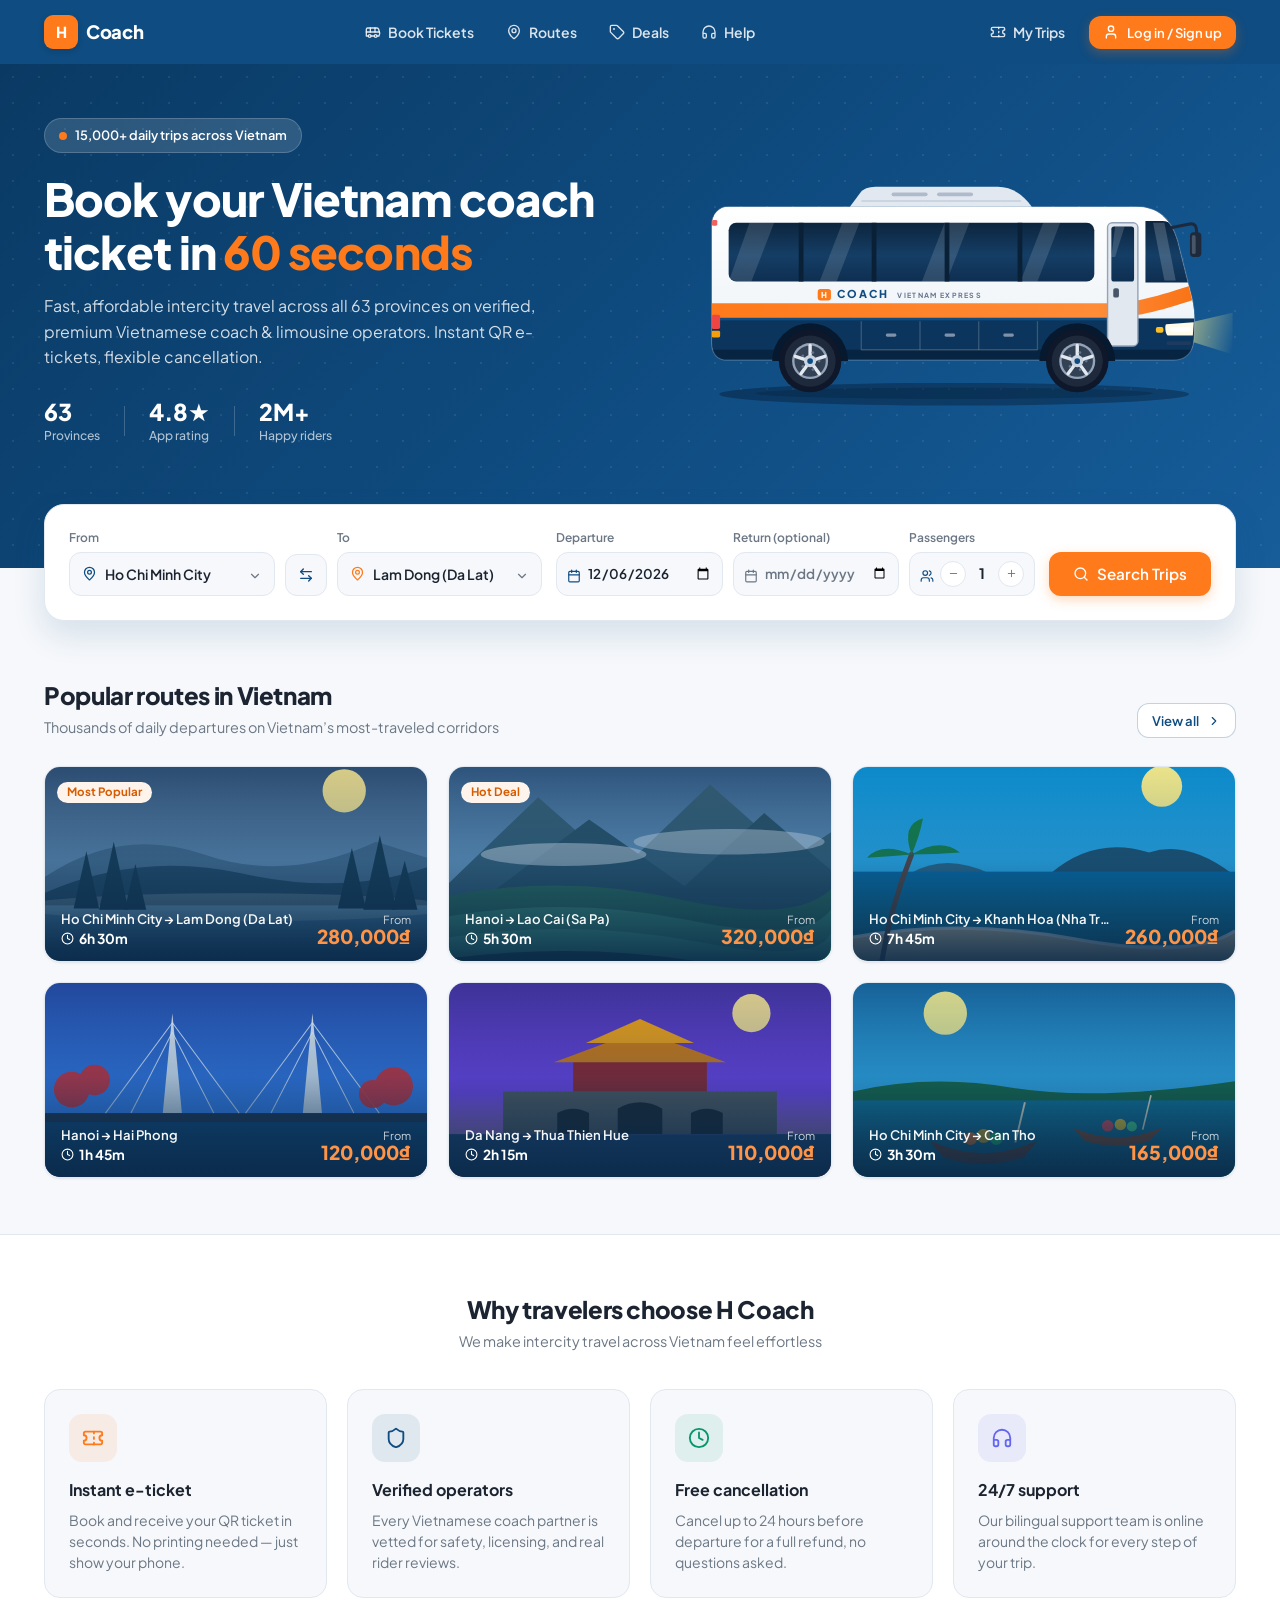
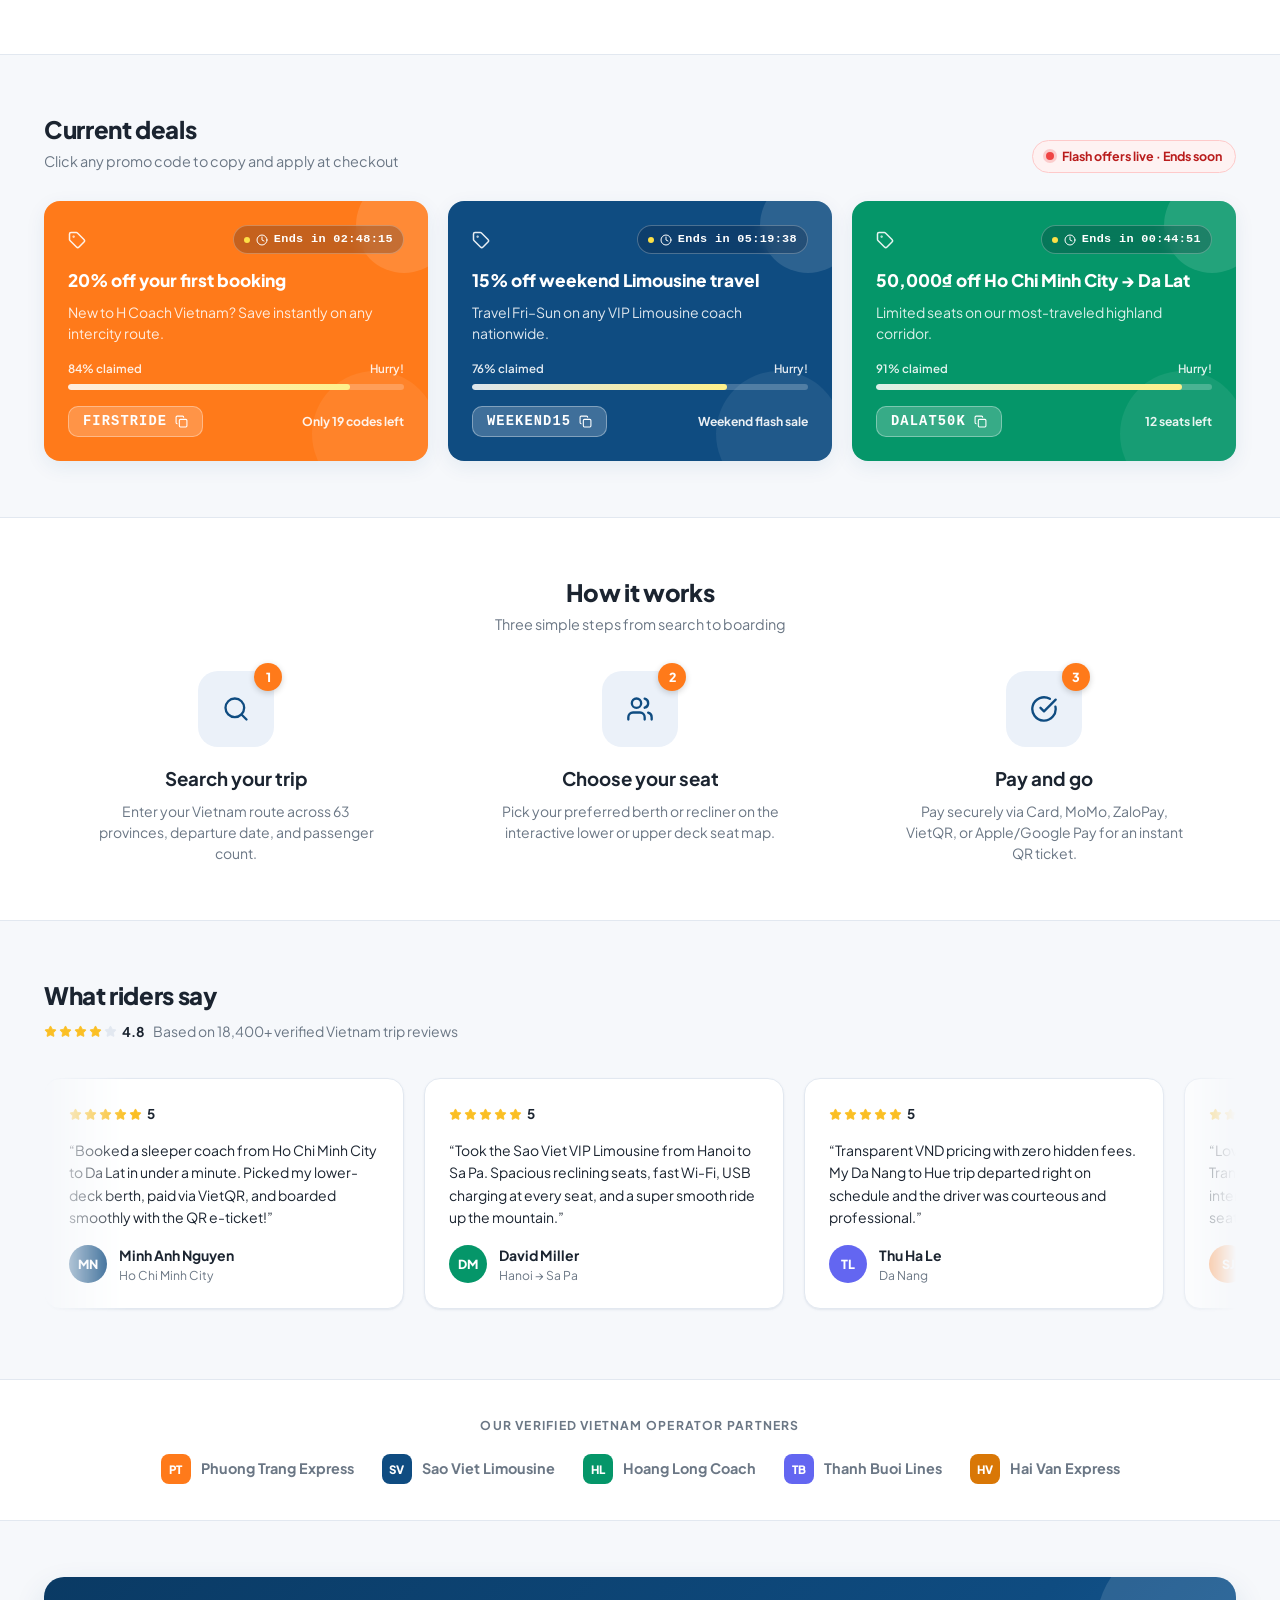
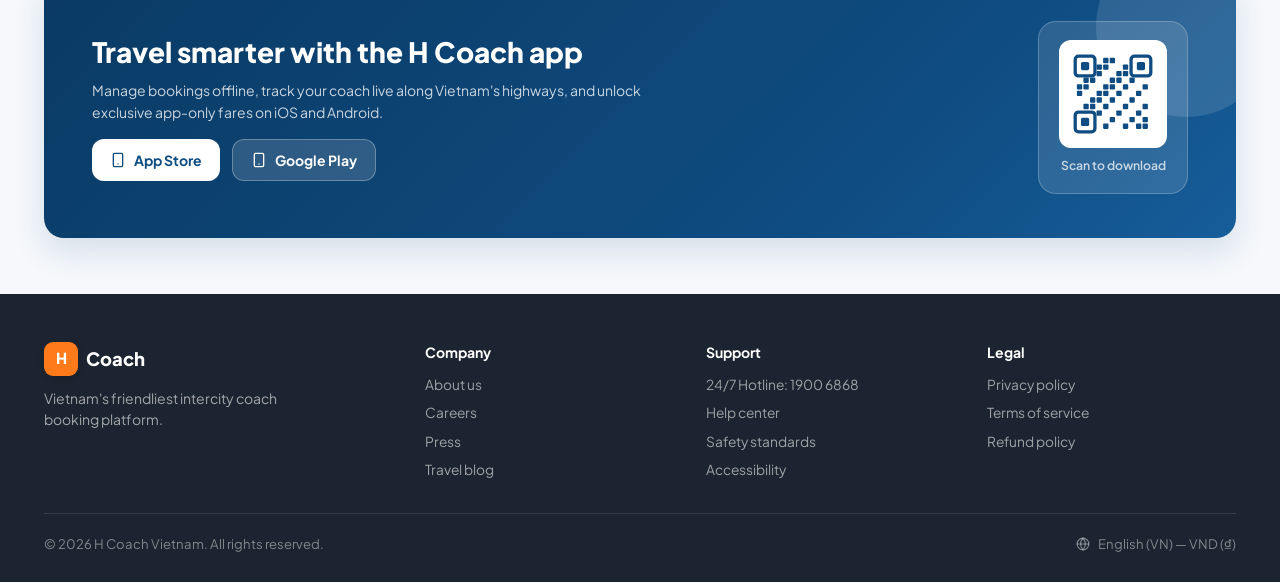
==== commit add1ddcb: "Updatez" ====
--- a/hcoach/index.html
+++ b/hcoach/index.html
@@ -11,7 +11,7 @@
   <link rel="preconnect" href="https://fonts.gstatic.com" crossorigin />
   <link href="https://fonts.googleapis.com/css2?family=Plus+Jakarta+Sans:wght@400;500;600;700;800&display=swap" rel="stylesheet" />
 
-  <!-- CSS: nạp theo thứ tự, file sau có thể ghi đè file trước -->
+  <!-- CSS: nạp theo thứ tự -->
   <link rel="stylesheet" href="css/01-base.css" />
   <link rel="stylesheet" href="css/02-components.css" />
   <link rel="stylesheet" href="css/03-header.css" />
@@ -21,11 +21,11 @@
   <link rel="stylesheet" href="css/07-seat-map.css" />
   <link rel="stylesheet" href="css/08-payment-modals.css" />
 </head>
-<body>
+<body data-page="home">
   <div id="app"></div>
   <div id="toast-container" aria-live="polite"></div>
 
-  <!-- JS: script thường (không phải module), PHẢI giữ đúng thứ tự này -->
+  <!-- JS chung -->
   <script src="js/data/01-provinces-stations.js"></script>
   <script src="js/data/02-routes-promos-reviews.js"></script>
   <script src="js/core/03-state.js"></script>
@@ -33,15 +33,13 @@
   <script src="js/core/05-toast-clipboard.js"></script>
   <script src="js/core/06-trip-seat-generator.js"></script>
   <script src="js/components/07-header-stepper-auth.js"></script>
+
+  <!-- JS riêng của trang này -->
   <script src="js/components/08-city-picker.js"></script>
   <script src="js/screens/09-home.js"></script>
-  <script src="js/screens/10-search-results.js"></script>
-  <script src="js/screens/11-seat-selection.js"></script>
-  <script src="js/screens/12-passenger-details.js"></script>
-  <script src="js/screens/13-payment.js"></script>
-  <script src="js/screens/14-confirmation.js"></script>
-  <script src="js/screens/15-my-trips.js"></script>
+
+  <!-- Actions & khởi động trang -->
   <script src="js/16-actions.js"></script>
   <script src="js/17-main.js"></script>
 </body>
-</html>+</html>
